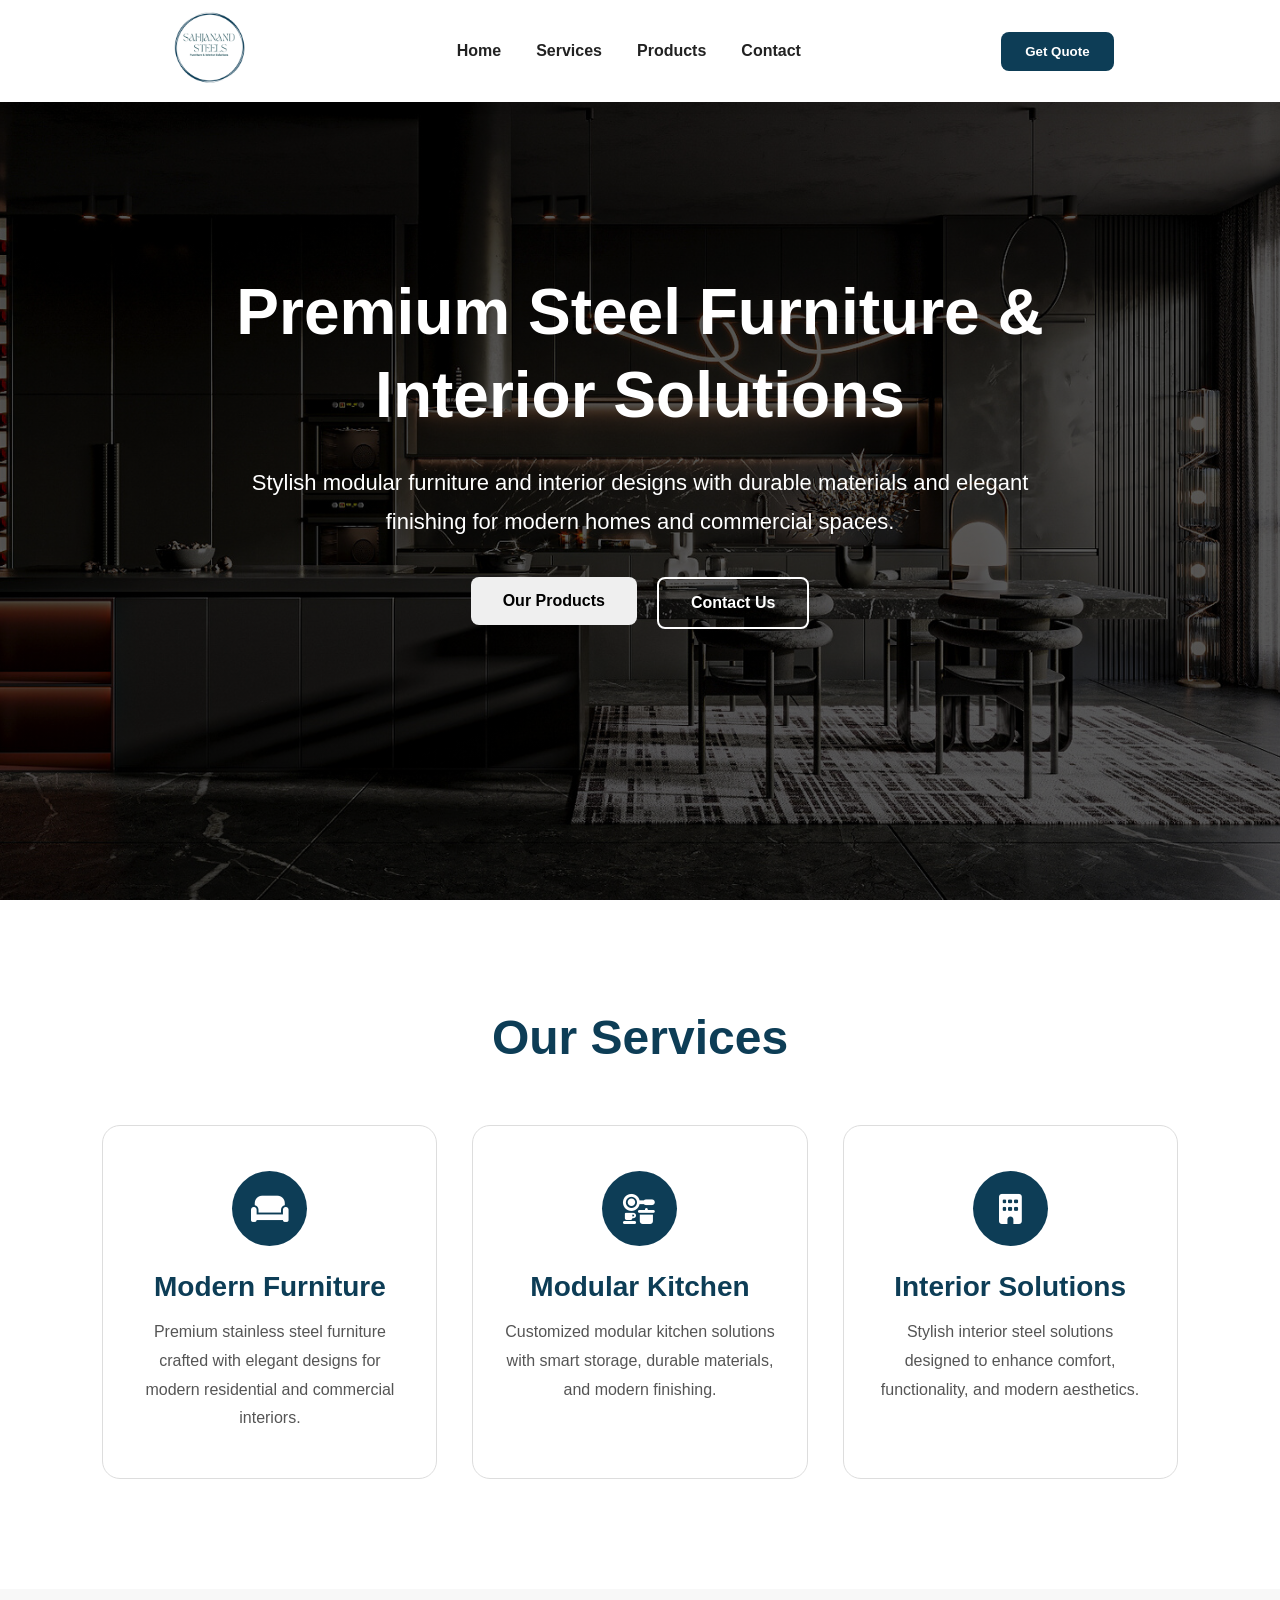
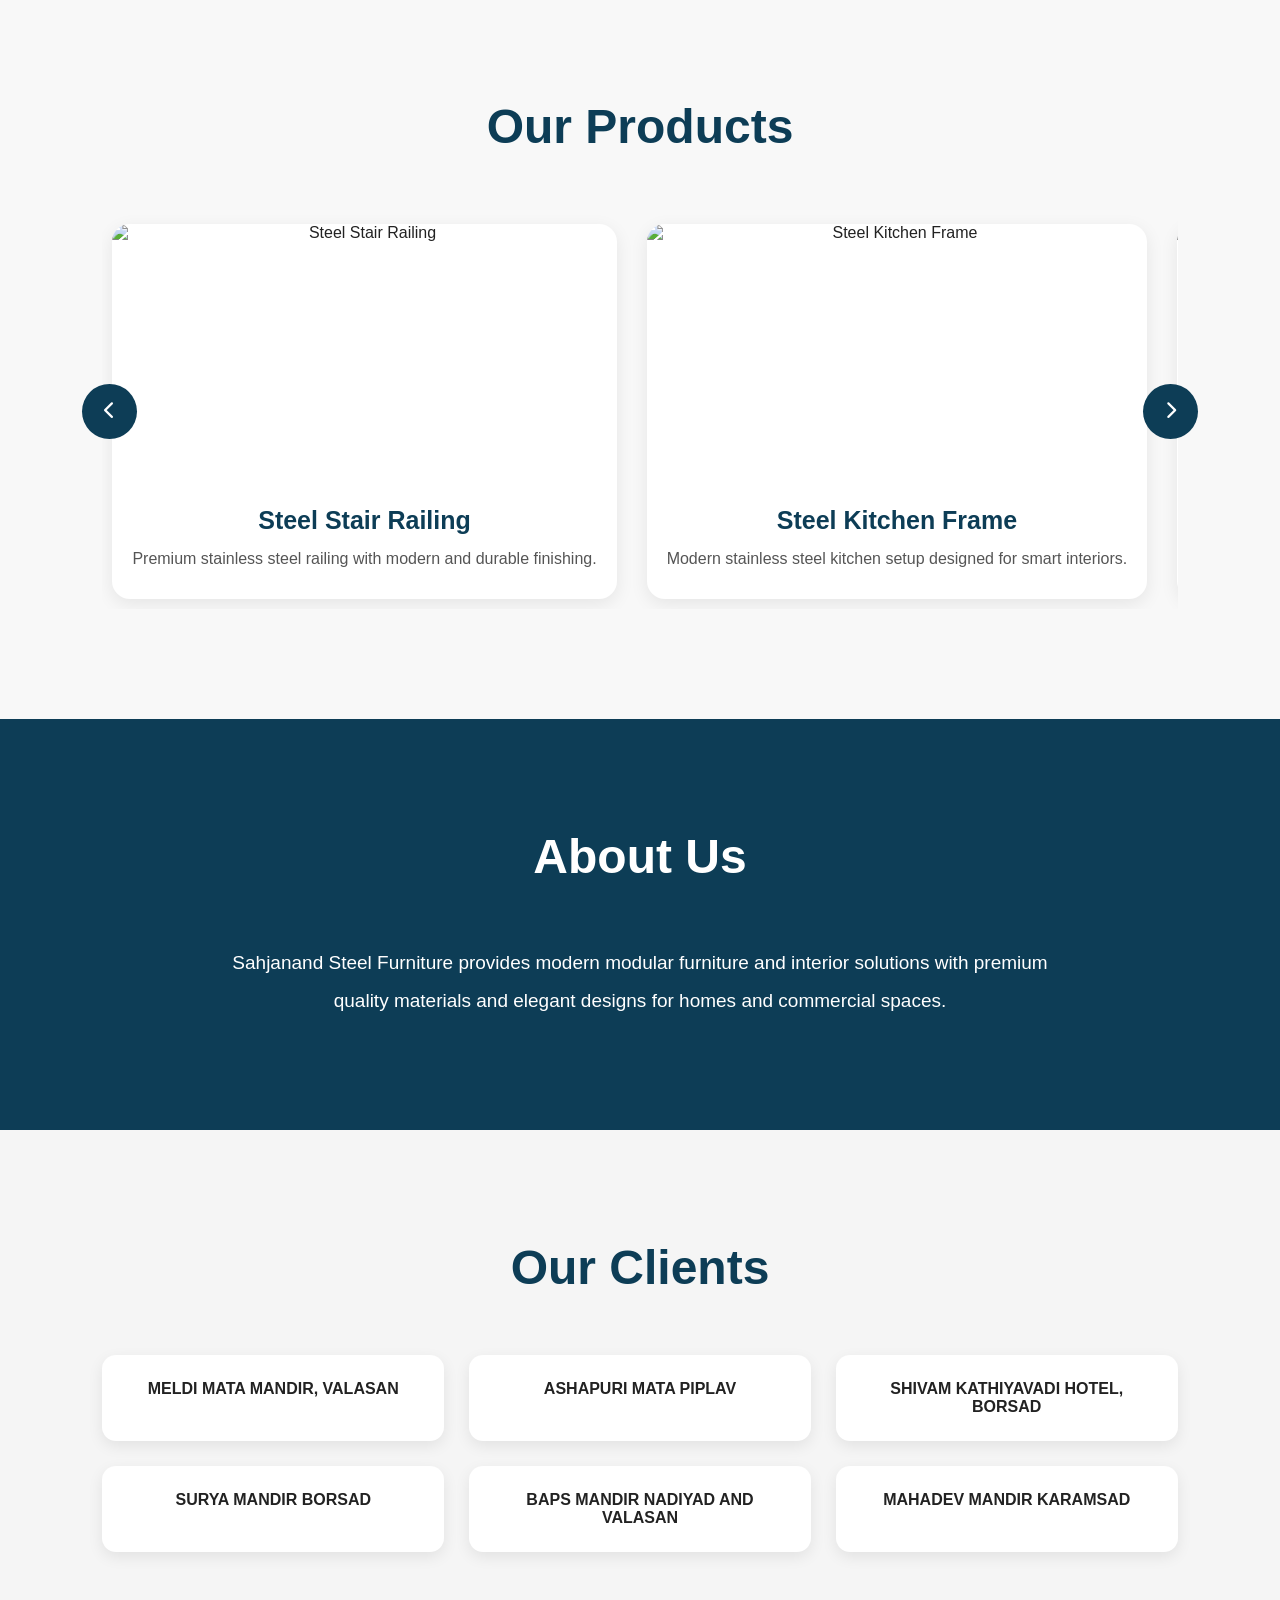
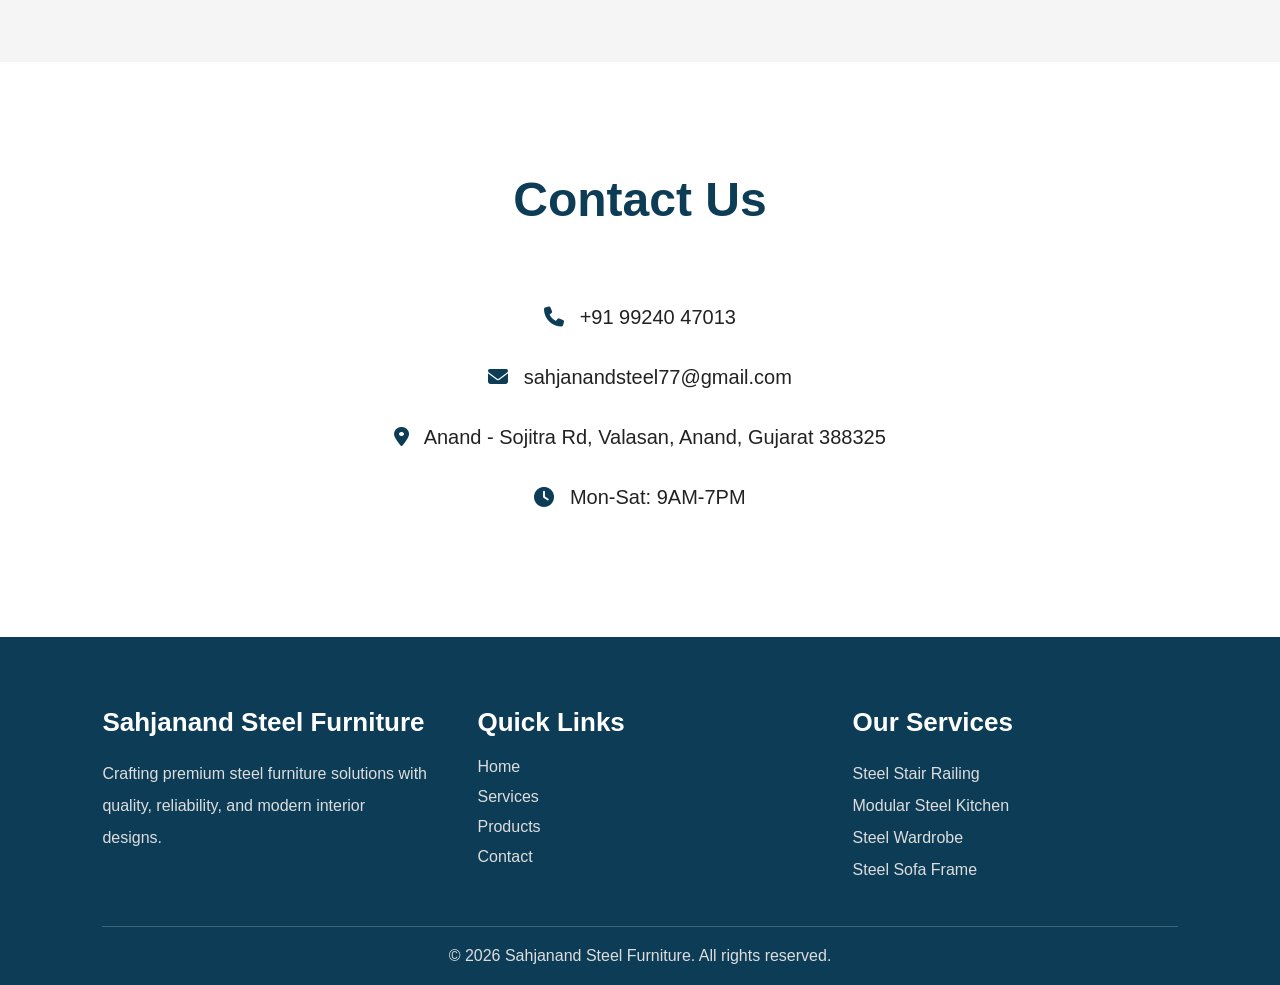
==== index.html @ bf130973 "Initial commit - Sahjanandsteels dummy homepage" ====
<!DOCTYPE html>
<html lang="en">

<head>

  <meta charset="UTF-8">
  <meta name="viewport" content="width=device-width, initial-scale=1.0">

  <title>Sahjanand Steel Furniture</title>


  <link rel="stylesheet" href="style.css">


  <link rel="stylesheet"
  href="https://cdnjs.cloudflare.com/ajax/libs/font-awesome/6.5.1/css/all.min.css"/>


</head>

<body>


  <header class="navbar">

    <div class="logo">
  <img src="images/logo.png" alt="Sahjanand Steels Logo">
</div>

    <nav>

      <a href="#home">Home</a>
      <a href="#services">Services</a>
      <a href="#products">Products</a>
      <a href="#contact">Contact</a>

    </nav>

    <a href="#contact">
  <button class="nav-btn">Get Quote</button>
</a>

  </header>


  <section class="hero" id="home">

    <div class="hero-content">

      <h1>Premium Steel Furniture & Interior Solutions</h1>

      <p>
        Stylish modular furniture and interior designs with durable
        materials and elegant finishing for modern homes and
        commercial spaces.
      </p>

      <div class="hero-buttons">

        <a href="#products">
          <button>Our Products</button>
        </a>

        <a href="#contact">
          <button class="contact-btn">Contact Us</button>
        </a>

      </div>

    </div>

  </section>


  <section class="services" id="services">

    <h2>Our Services</h2>

    <div class="service-container">


      <div class="service-card">

        <div class="service-icon">
          <i class="fa-solid fa-couch"></i>
        </div>

        <h3>Modern Furniture</h3>

        <p>
          Premium stainless steel furniture crafted with elegant
          designs for modern residential and commercial interiors.
        </p>

      </div>


      <div class="service-card">

        <div class="service-icon">
          <i class="fa-solid fa-kitchen-set"></i>
        </div>

        <h3>Modular Kitchen</h3>

        <p>
          Customized modular kitchen solutions with smart storage,
          durable materials, and modern finishing.
        </p>

      </div>


      <div class="service-card">

        <div class="service-icon">
          <i class="fa-solid fa-building"></i>
        </div>

        <h3>Interior Solutions</h3>

        <p>
          Stylish interior steel solutions designed to enhance
          comfort, functionality, and modern aesthetics.
        </p>

      </div>

    </div>

  </section>


<section class="products" id="products">

  <h2>Our Products</h2>

  <div class="slider-wrapper">


    <button class="slide-btn prev">
      <i class="fa-solid fa-chevron-left"></i>
    </button>


    <div class="product-slider">


      <div class="product-card">

        <img src="images/product1.jpg"
        alt="Steel Stair Railing"
        onclick="openPopup(0)">

        <h3>Steel Stair Railing</h3>

        <p>
          Premium stainless steel railing with modern and durable finishing.
        </p>

      </div>


      <div class="product-card">

        <img src="images/product2.jpg"
        alt="Steel Kitchen Frame"
        onclick="openPopup(1)">

        <h3>Steel Kitchen Frame</h3>

        <p>
          Modern stainless steel kitchen setup designed for smart interiors.
        </p>

      </div>


      <div class="product-card">

        <img src="images/product3.jpg"
        alt="Steel Modular Kitchen"
        onclick="openPopup(2)">

        <h3>Steel Modular Kitchen</h3>

        <p>
          Elegant modular kitchen solutions crafted with premium steel materials.
        </p>

      </div>


      <div class="product-card">

        <img src="images/product4.jpg"
        alt="Steel TV Unit"
        onclick="openPopup(3)">

        <h3>Steel TV Unit</h3>

        <p>
          Stylish steel TV unit design perfect for modern living spaces.
        </p>

      </div>


      <div class="product-card">

        <img src="images/product5.jpg"
        alt="Steel Wardrobe"
        onclick="openPopup(4)">

        <h3>Steel Wardrobe</h3>

        <p>
          Luxury stainless steel wardrobe with spacious modern storage.
        </p>

      </div>


      <div class="product-card">

        <img src="images/product6.jpg"
        alt="Steel Bed Design"
        onclick="openPopup(5)">

        <h3>Steel Bed Design</h3>

        <p>
          Modern steel bed structure with premium durability and comfort.
        </p>

      </div>


      <div class="product-card">

        <img src="images/product7.jpg"
        alt="Steel Dining Table"
        onclick="openPopup(6)">

        <h3>Steel Dining Table</h3>

        <p>
          Elegant steel dining table crafted for modern interiors.
        </p>

      </div>


      <div class="product-card">

        <img src="images/product8.jpg"
        alt="Steel Office Furniture"
        onclick="openPopup(7)">

        <h3>Steel Office Furniture</h3>

        <p>
          Professional stainless steel office furniture with modern design.
        </p>

      </div>


      <div class="product-card">

        <img src="images/product9.jpg"
        alt="Steel Sofa Frame"
        onclick="openPopup(8)">

        <h3>Steel Sofa Frame</h3>

        <p>
          Strong and stylish steel sofa structure for elegant interiors.
        </p>

      </div>

    </div>


    <button class="slide-btn next">
      <i class="fa-solid fa-chevron-right"></i>
    </button>

  </div>

</section>


<div class="popup" id="popup">

  <div class="popup-content">

    <span class="close-btn" onclick="closePopup()">
      &times;
    </span>


    <button class="popup-btn left" onclick="prevImage()">
      <i class="fa-solid fa-chevron-left"></i>
    </button>

    <img id="popup-img" alt="Product Image">

    <button class="popup-btn right" onclick="nextImage()">
      <i class="fa-solid fa-chevron-right"></i>
    </button>

  </div>

</div>


  <section class="about">

    <div class="about-content">

      <h2>About Us</h2>

      <p>
        Sahjanand Steel Furniture provides modern modular
        furniture and interior solutions with premium quality
        materials and elegant designs for homes and
        commercial spaces.
      </p>

    </div>

  </section>


  <section class="clients">

    <h2>Our Clients</h2>

    <div class="client-list">

      <p>MELDI MATA MANDIR, VALASAN</p>

      <p>ASHAPURI MATA PIPLAV</p>

      <p>SHIVAM KATHIYAVADI HOTEL, BORSAD</p>

      <p>SURYA MANDIR BORSAD</p>

      <p>BAPS MANDIR NADIYAD AND VALASAN</p>

      <p>MAHADEV MANDIR KARAMSAD</p>

    </div>

  </section>


  <section class="contact" id="contact">

    <h2>Contact Us</h2>

    <div class="contact-box">

      <p>
        <i class="fa-solid fa-phone"></i>
        +91 99240 47013
      </p>

      <p>
        <i class="fa-solid fa-envelope"></i>
        sahjanandsteel77@gmail.com
      </p>

      <p>
        <i class="fa-solid fa-location-dot"></i>
        Anand - Sojitra Rd, Valasan,
        Anand, Gujarat 388325
      </p>

      <p>
        <i class="fa-solid fa-clock"></i>
        Mon-Sat: 9AM-7PM
      </p>

    </div>

  </section>


  <footer>

    <div class="footer-container">

      <div class="footer-box">

        <h3>Sahjanand Steel Furniture</h3>

        <p>
          Crafting premium steel furniture solutions
          with quality, reliability, and modern
          interior designs.
        </p>

      </div>

      <div class="footer-box">

        <h3>Quick Links</h3>

        <a href="#home">Home</a>
        <a href="#services">Services</a>
        <a href="#products">Products</a>
        <a href="#contact">Contact</a>

      </div>

      <div class="footer-box">

        <h3>Our Services</h3>

        <p>Steel Stair Railing</p>
        <p>Modular Steel Kitchen</p>
        <p>Steel Wardrobe</p>
        <p>Steel Sofa Frame</p>

      </div>

    </div>

    <div class="footer-bottom">

      <p>
        © 2026 Sahjanand Steel Furniture.
        All rights reserved.
      </p>

    </div>

  </footer>

  <script src="script.js"></script>


</body>

</html>
---- style.css ----
*{
  margin:0;
  padding:0;
  box-sizing:border-box;
  font-family:Arial, Helvetica, sans-serif;
}

html{
  scroll-behavior:smooth;
}

body{
  background:#f5f5f5;
  color:#222;
  overflow-x:hidden;
}


.navbar{
  width:100%;
  background:white;
  display:flex;
  justify-content:space-between;
  align-items:center;
  padding:4px 13%;
  position:fixed;
  top:0;
  left:0;
  z-index:1000;
  box-shadow:0 2px 12px rgba(0,0,0,0.08);
}

.logo img{
  width:90px;
  height:90px;
  border-radius:50%;
  object-fit:cover;
}

nav{
  display:flex;
  gap:35px;
}

nav a{
  text-decoration:none;
  color:#222;
  font-weight:600;
  transition:0.3s;
}

nav a:hover{
  color:#0d3d56;
}

.nav-btn{
  padding:12px 24px;
  border:none;
  background:#0d3d56;
  color:white;
  border-radius:8px;
  cursor:pointer;
  font-weight:bold;
  transition:0.3s;
}

.nav-btn:hover{
  background:#14506f;
}


.hero{
  height:100vh;
  background:
  linear-gradient(rgba(0,0,0,0.65), rgba(0,0,0,0.65)),
  url("images/bg.jpg");

  background-size:cover;
  background-position:center;
  background-repeat:no-repeat;

  display:flex;
  justify-content:center;
  align-items:center;
  text-align:center;
  color:white;
  padding:0 20px;
}

.hero-content{
  max-width:850px;
}

.hero-content h1{
  font-size:64px;
  line-height:1.3;
  margin-bottom:25px;
}

.hero-content p{
  font-size:22px;
  line-height:1.8;
  margin-bottom:35px;
}

.hero-buttons{
  display:flex;
  gap:20px;
  justify-content:center;
  flex-wrap:wrap;
}

.hero-buttons a{
  text-decoration:none;
}

.hero-buttons button{
  padding:15px 32px;
  border:none;
  border-radius:8px;
  cursor:pointer;
  font-size:16px;
  font-weight:bold;
  transition:0.3s;
}

.hero-buttons button:hover{
  transform:translateY(-4px);
}

.contact-btn{
  background:transparent !important;
  border:2px solid white !important;
  color:white !important;
}


.services h2,
.products h2,
.about h2,
.clients h2,
.contact h2{
  font-size:48px;
  color:#0d3d56;
  margin-bottom:60px;
}


.services{
  padding:110px 8%;
  background:white;
  text-align:center;
}

.service-container{
  display:grid;
  grid-template-columns:repeat(3,1fr);
  gap:35px;
}

.service-card{
  background:white;
  border-radius:18px;
  padding:45px 30px;
  border:1px solid #ddd;
  transition:0.3s;
}

.service-card:hover{
  transform:translateY(-10px);
  box-shadow:0 10px 25px rgba(0,0,0,0.1);
}

.service-icon{
  width:75px;
  height:75px;
  background:#0d3d56;
  border-radius:50%;
  display:flex;
  justify-content:center;
  align-items:center;
  margin:0 auto 25px;
}

.service-icon i{
  color:white;
  font-size:30px;
}

.service-card h3{
  color:#0d3d56;
  font-size:28px;
  margin-bottom:15px;
}

.service-card p{
  color:#555;
  line-height:1.8;
  font-size:16px;
}


.products{
  padding:110px 8%;
  background:#f8f8f8;
  text-align:center;
}

.slider-wrapper{
  position:relative;
  width:100%;
  display:flex;
  align-items:center;
}

.product-slider{
  display:flex;
  gap:30px;
  overflow-x:auto;
  scroll-behavior:smooth;
  scrollbar-width:none;
  width:100%;
  padding:10px;
}

.product-slider::-webkit-scrollbar{
  display:none;
}

.product-card{
  min-width:340px;
  background:white;
  border-radius:18px;
  overflow:hidden;
  box-shadow:0 5px 18px rgba(0,0,0,0.08);
  transition:0.3s;
  flex-shrink:0;
}

.product-card:hover{
  transform:translateY(-10px);
}

.product-card img{
  width:100%;
  height:260px;
  object-fit:cover;
  display:block;
  cursor:pointer;
}

.product-card h3{
  font-size:25px;
  color:#0d3d56;
  margin:22px 20px 10px;
}

.product-card p{
  font-size:16px;
  color:#555;
  line-height:1.8;
  padding:0 20px 25px;
}


.slide-btn{
  width:55px;
  height:55px;
  border:none;
  border-radius:50%;
  background:#0d3d56;
  color:white;
  font-size:18px;
  cursor:pointer;
  position:absolute;
  z-index:100;
  transition:0.3s;
}

.slide-btn:hover{
  background:#14506f;
}

.prev{
  left:-20px;
}

.next{
  right:-20px;
}


.popup{
  position:fixed;
  top:0;
  left:0;
  width:100%;
  height:100%;
  background:rgba(0,0,0,0.65);
  display:none;
  justify-content:center;
  align-items:center;
  z-index:9999;
}

.popup-content{
  position:relative;
  background:white;
  padding:20px;
  border-radius:18px;
  max-width:900px;
  width:90%;
  display:flex;
  justify-content:center;
  align-items:center;
  overflow:hidden;
}

.popup img{
  width:100%;
  max-height:80vh;
  object-fit:contain;
  border-radius:12px;
}

.close-btn{
  position:absolute;
  top:15px;
  right:15px;
  width:42px;
  height:42px;
  background:#0d3d56;
  color:white;
  border-radius:50%;
  display:flex;
  justify-content:center;
  align-items:center;
  font-size:26px;
  cursor:pointer;
  z-index:1000;
  transition:0.3s;
}

.popup-btn{
  position:absolute;
  top:50%;
  transform:translateY(-50%);
  width:50px;
  height:50px;
  border:none;
  border-radius:50%;
  background:#0d3d56;
  color:white;
  cursor:pointer;
  font-size:18px;
}

.popup-btn.left{
  left:15px;
}

.popup-btn.right{
  right:15px;
}

.popup-btn:hover,
.close-btn:hover{
  background:#14506f;
}

.product-card img{
  cursor:pointer;
}


.about{
  background:#0d3d56;
  color:white;
  text-align:center;
  padding:110px 10%;
}

.about h2{
  color:white;
}

.about p{
  max-width:850px;
  margin:auto;
  line-height:2;
  font-size:19px;
}


.clients{
  padding:110px 8%;
  background:#f5f5f5;
  text-align:center;
}

.client-list{
  display:grid;
  grid-template-columns:repeat(3,1fr);
  gap:25px;
}

.client-list p{
  background:white;
  padding:25px;
  border-radius:14px;
  box-shadow:0 5px 15px rgba(0,0,0,0.08);
  font-weight:600;
  transition:0.3s;
}

.client-list p:hover{
  transform:translateY(-6px);
}


.contact{
  padding:110px 8%;
  background:white;
  text-align:center;
}

.contact-box{
  font-size:20px;
  line-height:3;
}

.contact-box i{
  color:#0d3d56;
  margin-right:10px;
}


footer{
  background:#0d3d56;
  color:white;
  padding:70px 8% 20px;
}

.footer-container{
  display:grid;
  grid-template-columns:repeat(3,1fr);
  gap:50px;
}

.footer-box h3{
  margin-bottom:20px;
  font-size:26px;
}

.footer-box p{
  line-height:2;
  color:#ddd;
}

.footer-box a{
  display:block;
  color:#ddd;
  text-decoration:none;
  margin-bottom:12px;
  transition:0.3s;
}

.footer-box a:hover{
  color:white;
}

.footer-bottom{
  border-top:1px solid rgba(255,255,255,0.2);
  margin-top:40px;
  padding-top:20px;
  text-align:center;
  color:#ddd;
}


@media(max-width:992px){

  .service-container,
  .client-list{
    grid-template-columns:repeat(2,1fr);
  }

}

@media(max-width:768px){

  .navbar{
    flex-direction:column;
    gap:18px;
  }

  nav{
    flex-wrap:wrap;
    justify-content:center;
  }

  .hero-content h1{
    font-size:42px;
  }

  .hero-content p{
    font-size:18px;
  }

  .footer-container{
    grid-template-columns:1fr;
  }

  .popup img{
    width:90%;
  }

}

@media(max-width:600px){

  .service-container,
  .client-list{
    grid-template-columns:1fr;
  }

  .hero-content h1{
    font-size:34px;
  }

  .services h2,
  .products h2,
  .about h2,
  .clients h2,
  .contact h2{
    font-size:36px;
  }

  .product-card{
    min-width:280px;
  }

  .popup-btn.left{
    left:10px;
  }

  .popup-btn.right{
    right:10px;
  }

}
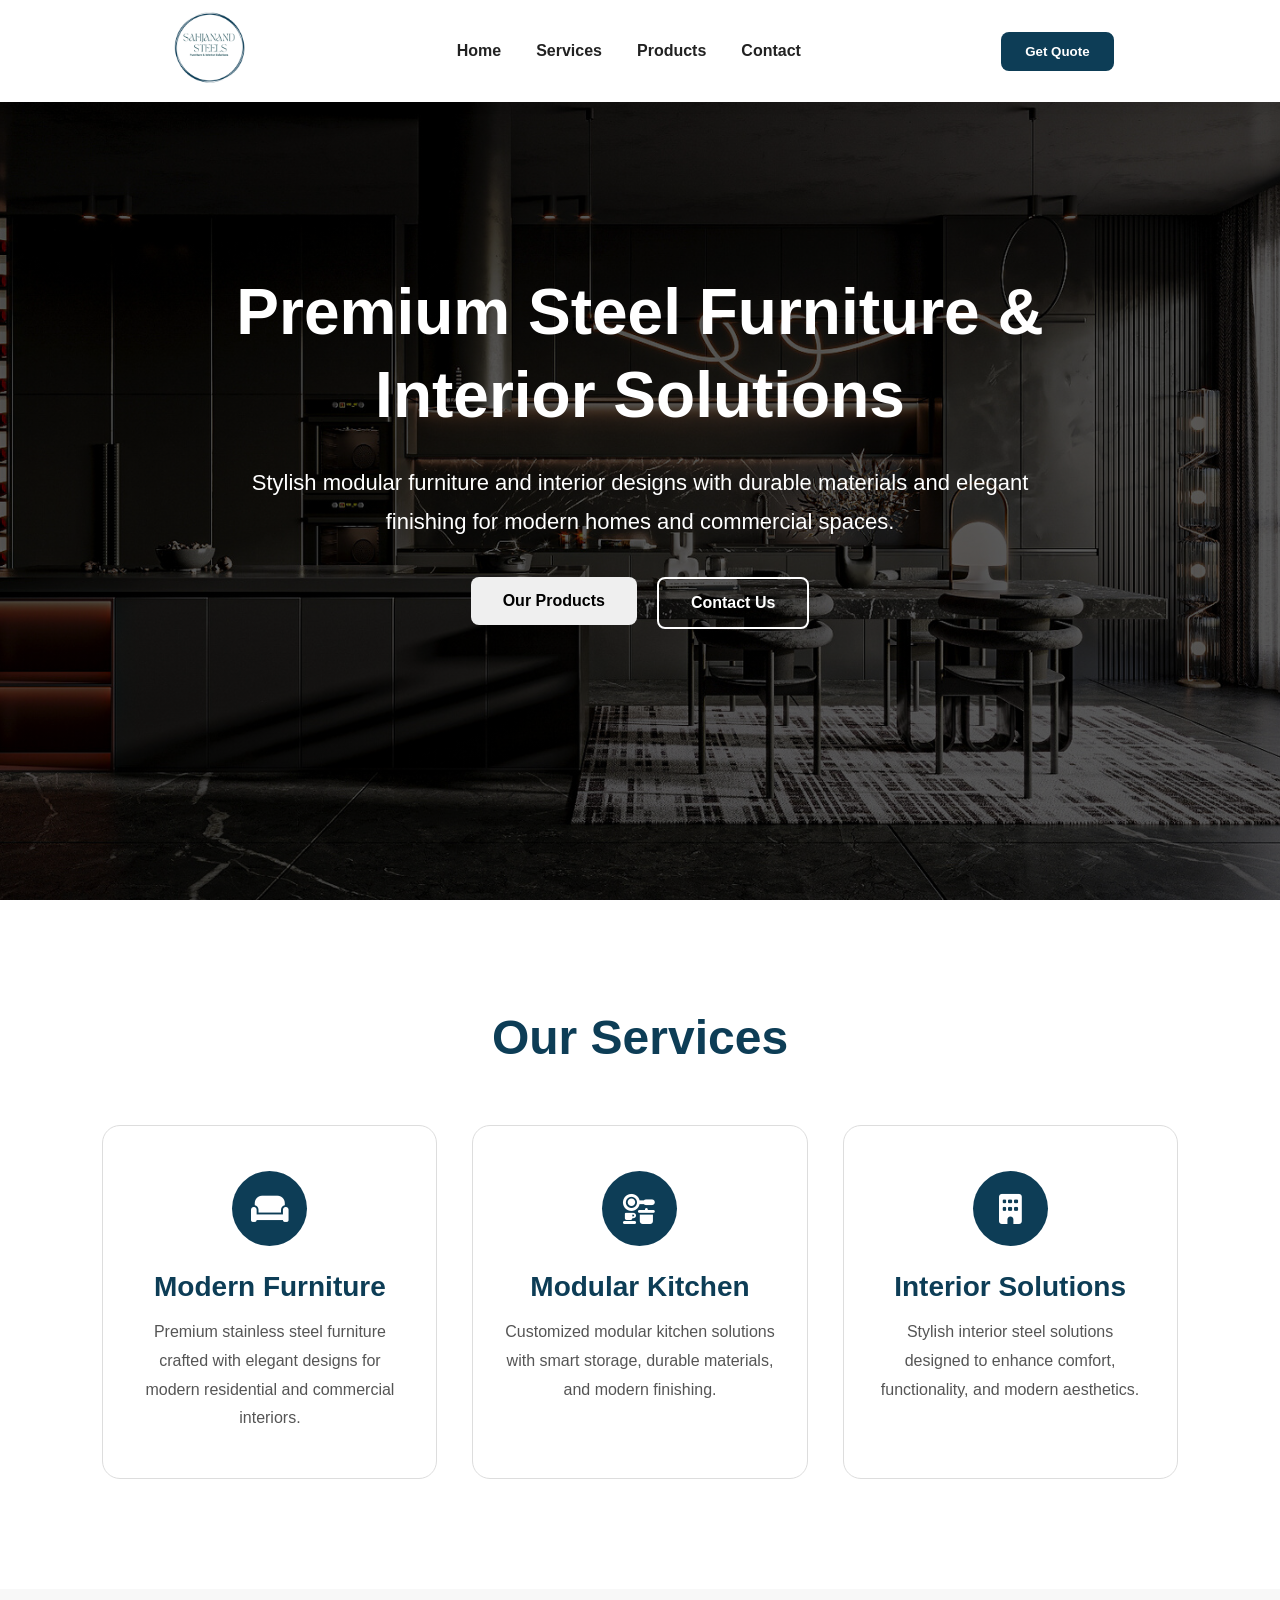
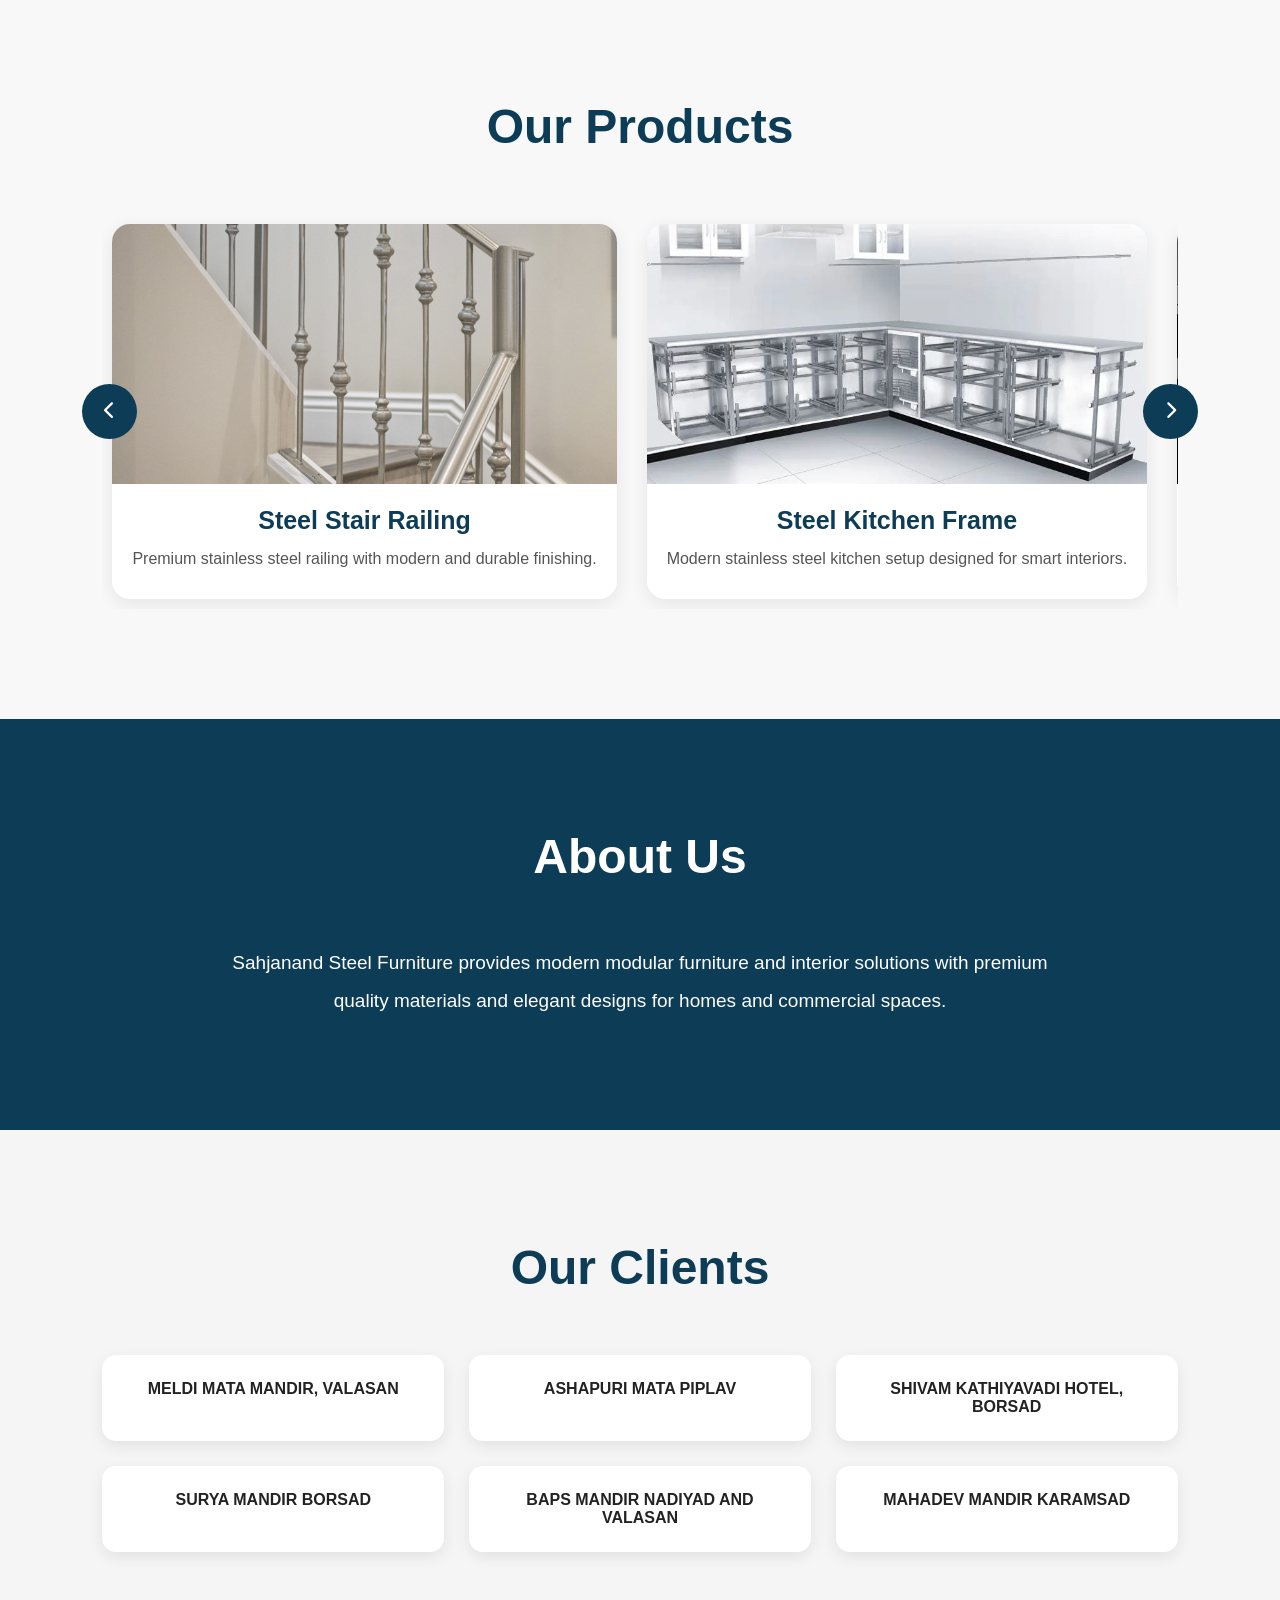
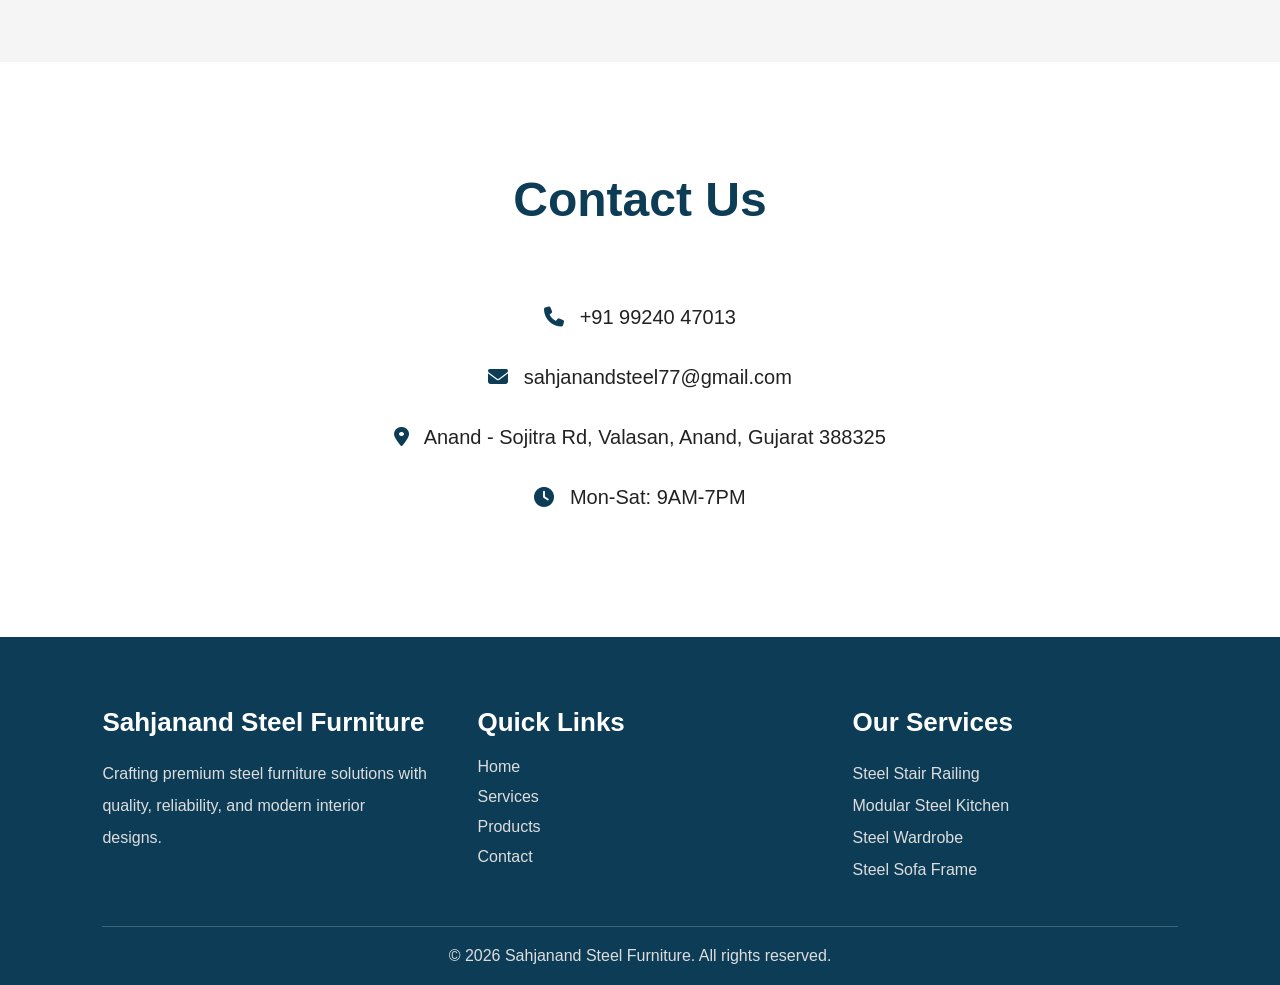
==== commit db3a39dc: "fix image paths" ====
--- a/index.html
+++ b/index.html
@@ -148,7 +148,7 @@
 
       <div class="product-card">
 
-        <img src="images/product1.jpg"
+        <img src="images/Product1.jpg"
         alt="Steel Stair Railing"
         onclick="openPopup(0)">
 
@@ -163,7 +163,7 @@
 
       <div class="product-card">
 
-        <img src="images/product2.jpg"
+        <img src="images/Product2.jpg"
         alt="Steel Kitchen Frame"
         onclick="openPopup(1)">
 
@@ -178,7 +178,7 @@
 
       <div class="product-card">
 
-        <img src="images/product3.jpg"
+        <img src="images/Product3.jpg"
         alt="Steel Modular Kitchen"
         onclick="openPopup(2)">
 
@@ -193,7 +193,7 @@
 
       <div class="product-card">
 
-        <img src="images/product4.jpg"
+        <img src="images/Product4.jpg"
         alt="Steel TV Unit"
         onclick="openPopup(3)">
 
@@ -208,7 +208,7 @@
 
       <div class="product-card">
 
-        <img src="images/product5.jpg"
+        <img src="images/Product5.jpg"
         alt="Steel Wardrobe"
         onclick="openPopup(4)">
 
@@ -223,7 +223,7 @@
 
       <div class="product-card">
 
-        <img src="images/product6.jpg"
+        <img src="images/Product6.jpg"
         alt="Steel Bed Design"
         onclick="openPopup(5)">
 
@@ -238,7 +238,7 @@
 
       <div class="product-card">
 
-        <img src="images/product7.jpg"
+        <img src="images/Product7.jpg"
         alt="Steel Dining Table"
         onclick="openPopup(6)">
 
@@ -253,7 +253,7 @@
 
       <div class="product-card">
 
-        <img src="images/product8.jpg"
+        <img src="images/Product8.jpg"
         alt="Steel Office Furniture"
         onclick="openPopup(7)">
 
@@ -268,7 +268,7 @@
 
       <div class="product-card">
 
-        <img src="images/product9.jpg"
+        <img src="images/Product9.jpg"
         alt="Steel Sofa Frame"
         onclick="openPopup(8)">
 
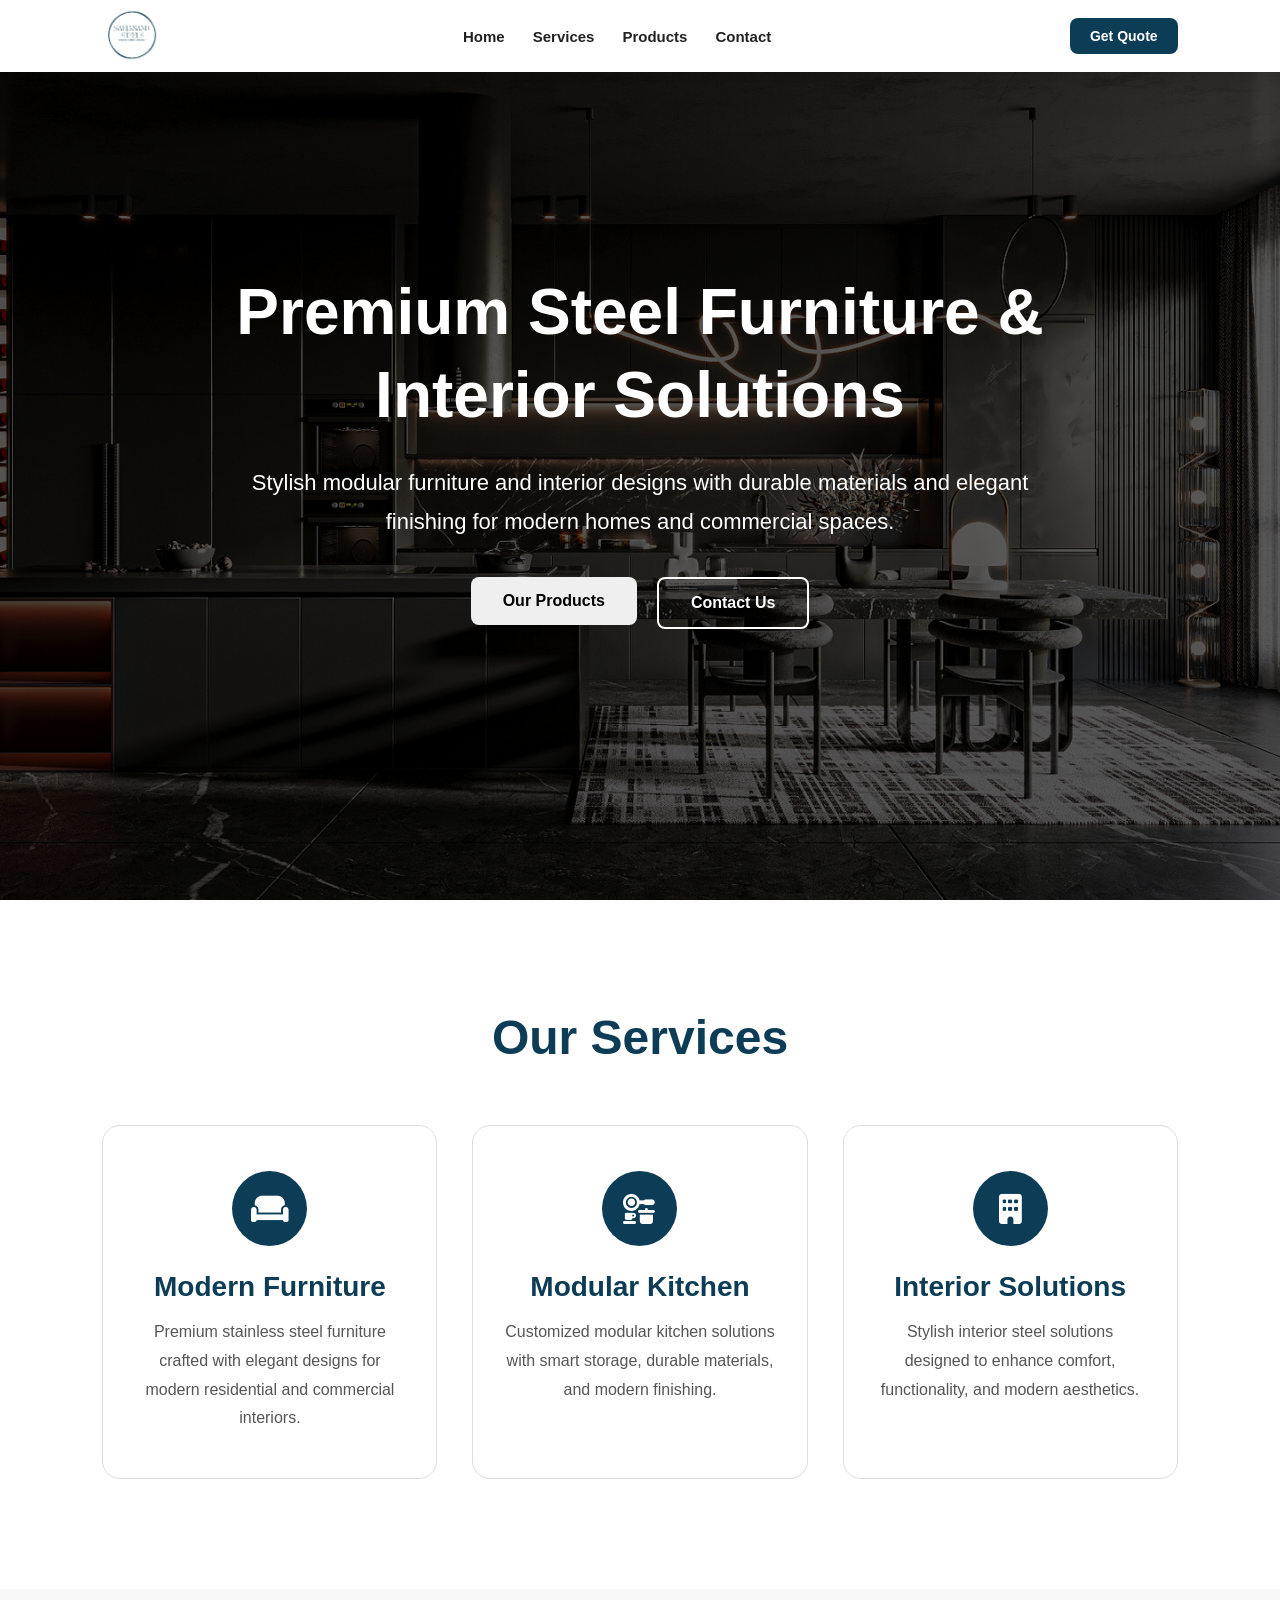
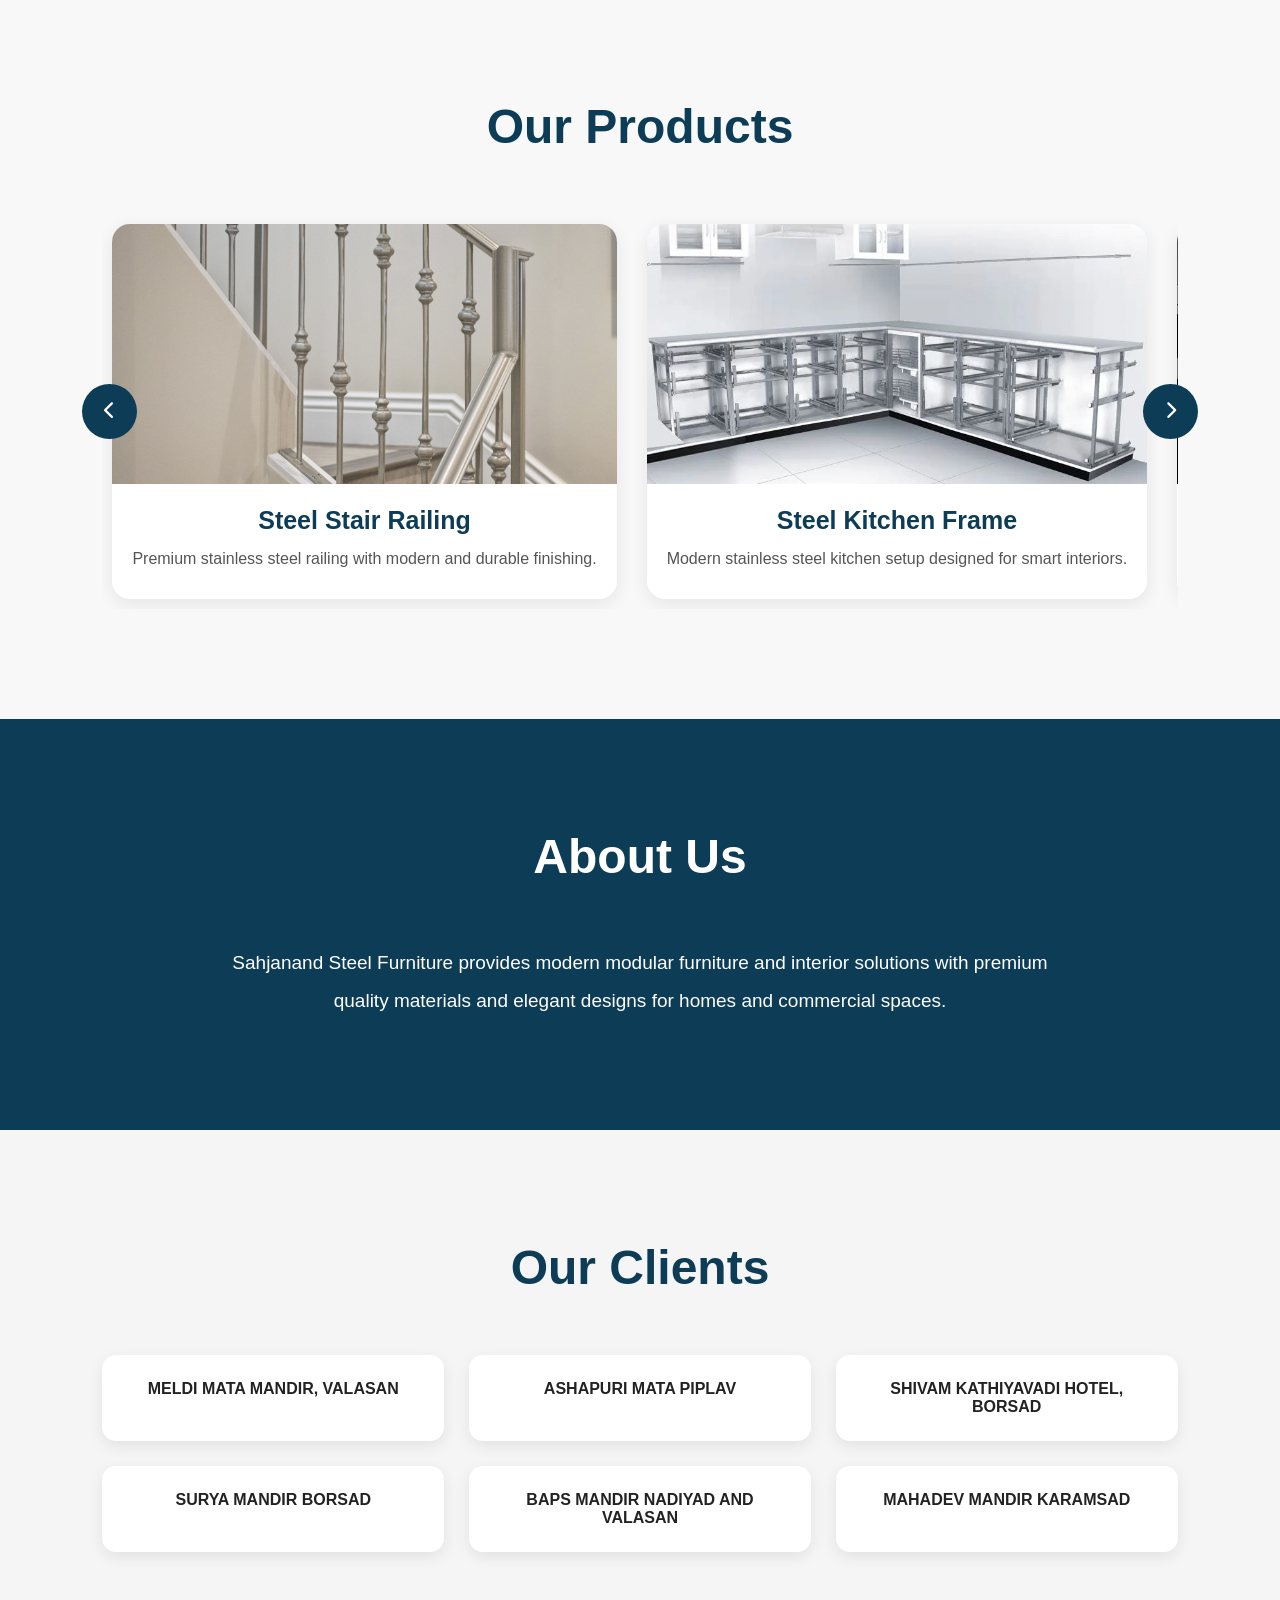
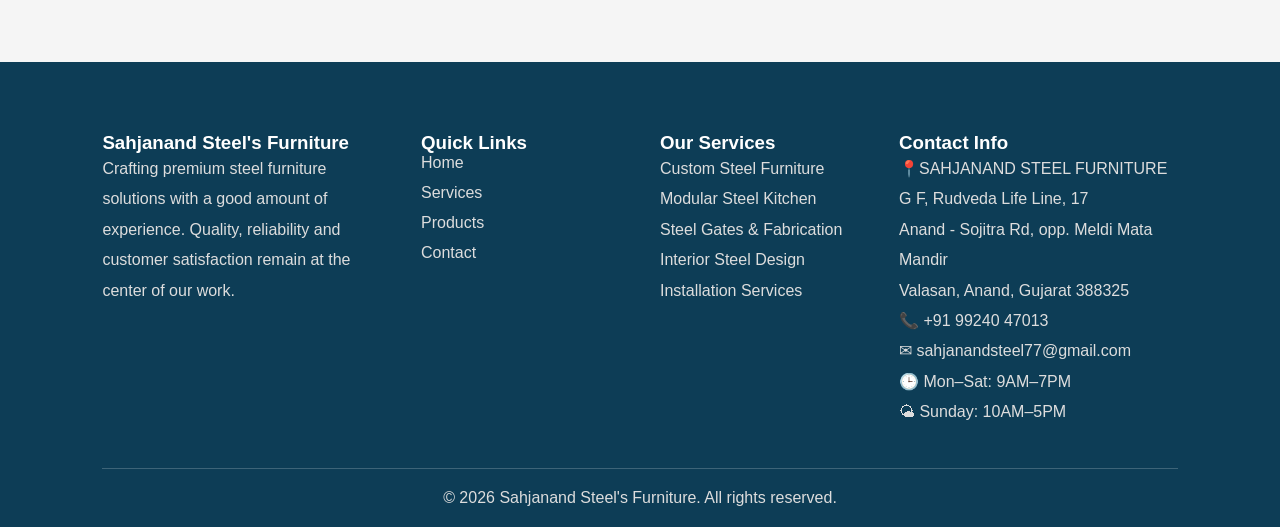
==== commit ab80b2b2: "added contact services products pages and updated homepage" ====
--- a/index.html
+++ b/index.html
@@ -23,20 +23,18 @@
 
   <header class="navbar">
 
-    <div class="logo">
-  <img src="images/logo.png" alt="Sahjanand Steels Logo">
-</div>
+    <a href="/" class="logo">
+  <img src="images/logo.png" alt="Logo">
+</a>
 
     <nav>
-
-      <a href="#home">Home</a>
-      <a href="#services">Services</a>
-      <a href="#products">Products</a>
-      <a href="#contact">Contact</a>
-
-    </nav>
-
-    <a href="#contact">
+<a href="index.html">Home</a>
+<a href="services.html">Services</a>
+<a href="products.html">Products</a>
+<a href="contact.html">Contact</a>
+</nav>
+
+    <a href="contact.html">
   <button class="nav-btn">Get Quote</button>
 </a>
 
@@ -61,7 +59,7 @@
           <button>Our Products</button>
         </a>
 
-        <a href="#contact">
+        <a href="contact.html">
           <button class="contact-btn">Contact Us</button>
         </a>
 
@@ -339,106 +337,98 @@
     <h2>Our Clients</h2>
 
     <div class="client-list">
-
       <p>MELDI MATA MANDIR, VALASAN</p>
-
       <p>ASHAPURI MATA PIPLAV</p>
-
       <p>SHIVAM KATHIYAVADI HOTEL, BORSAD</p>
-
       <p>SURYA MANDIR BORSAD</p>
-
       <p>BAPS MANDIR NADIYAD AND VALASAN</p>
-
       <p>MAHADEV MANDIR KARAMSAD</p>
 
     </div>
 
   </section>
 
-
-  <section class="contact" id="contact">
-
-    <h2>Contact Us</h2>
-
-    <div class="contact-box">
-
-      <p>
-        <i class="fa-solid fa-phone"></i>
-        +91 99240 47013
-      </p>
-
-      <p>
-        <i class="fa-solid fa-envelope"></i>
-        sahjanandsteel77@gmail.com
-      </p>
-
-      <p>
-        <i class="fa-solid fa-location-dot"></i>
-        Anand - Sojitra Rd, Valasan,
-        Anand, Gujarat 388325
-      </p>
-
-      <p>
-        <i class="fa-solid fa-clock"></i>
-        Mon-Sat: 9AM-7PM
-      </p>
-
-    </div>
-
-  </section>
-
-
   <footer>
 
-    <div class="footer-container">
-
-      <div class="footer-box">
-
-        <h3>Sahjanand Steel Furniture</h3>
-
-        <p>
-          Crafting premium steel furniture solutions
-          with quality, reliability, and modern
-          interior designs.
-        </p>
-
-      </div>
-
-      <div class="footer-box">
-
-        <h3>Quick Links</h3>
-
-        <a href="#home">Home</a>
-        <a href="#services">Services</a>
-        <a href="#products">Products</a>
-        <a href="#contact">Contact</a>
-
-      </div>
-
-      <div class="footer-box">
-
-        <h3>Our Services</h3>
-
-        <p>Steel Stair Railing</p>
-        <p>Modular Steel Kitchen</p>
-        <p>Steel Wardrobe</p>
-        <p>Steel Sofa Frame</p>
-
-      </div>
-
-    </div>
-
-    <div class="footer-bottom">
-
-      <p>
-        © 2026 Sahjanand Steel Furniture.
-        All rights reserved.
-      </p>
-
-    </div>
-
-  </footer>
+<div class="footer-container">
+
+<div class="footer-box">
+
+<h3>Sahjanand Steel's Furniture</h3>
+
+<p>
+Crafting premium steel furniture solutions with a good amount of experience.
+Quality, reliability and customer satisfaction remain at the center of our work.
+</p>
+
+</div>
+
+
+<div class="footer-box">
+
+<h3>Quick Links</h3>
+
+<a href="index.html">Home</a>
+
+<a href="index.html#services">Services</a>
+
+<a href="index.html#products">Products</a>
+
+<a href="contact.html">Contact</a>
+
+</div>
+
+
+<div class="footer-box">
+
+<h3>Our Services</h3>
+
+<p>Custom Steel Furniture</p>
+
+<p>Modular Steel Kitchen</p>
+
+<p>Steel Gates & Fabrication</p>
+
+<p>Interior Steel Design</p>
+
+<p>Installation Services</p>
+
+</div>
+
+
+<div class="footer-box">
+
+<h3>Contact Info</h3>
+
+<p>
+📍SAHJANAND STEEL FURNITURE<br>
+ G F, Rudveda Life Line, 17<br>
+ Anand - Sojitra Rd, opp. Meldi Mata Mandir<br>
+ Valasan, Anand, Gujarat 388325
+</p>
+
+<p>📞 +91 99240 47013</p>
+
+<p>✉ sahjanandsteel77@gmail.com</p>
+
+<p>🕒 Mon–Sat: 9AM–7PM</p>
+
+<p>🌤 Sunday: 10AM–5PM</p>
+
+</div>
+
+</div>
+
+
+<div class="footer-bottom">
+
+<p>
+© 2026 Sahjanand Steel's Furniture. All rights reserved.
+</p>
+
+</div>
+
+</footer>
 
   <script src="script.js"></script>
 
--- a/style.css
+++ b/style.css
@@ -1,551 +1,678 @@
 *{
-  margin:0;
-  padding:0;
-  box-sizing:border-box;
-  font-family:Arial, Helvetica, sans-serif;
+margin:0;
+padding:0;
+box-sizing:border-box;
+font-family:Arial,Helvetica,sans-serif;
 }
 
 html{
-  scroll-behavior:smooth;
+scroll-behavior:smooth;
 }
 
 body{
-  background:#f5f5f5;
-  color:#222;
-  overflow-x:hidden;
-}
-
+background:#f5f5f5;
+color:#222;
+overflow-x:hidden;
+}
 
 .navbar{
-  width:100%;
-  background:white;
-  display:flex;
-  justify-content:space-between;
-  align-items:center;
-  padding:4px 13%;
-  position:fixed;
-  top:0;
-  left:0;
-  z-index:1000;
-  box-shadow:0 2px 12px rgba(0,0,0,0.08);
+width:100%;
+height:72px;
+background:white;
+display:flex;
+justify-content:space-between;
+align-items:center;
+padding:0 8%;
+position:fixed;
+top:0;
+left:0;
+z-index:1000;
+box-shadow:0 2px 10px rgba(0,0,0,.08);
+}
+
+.logo{
+display:flex;
+align-items:center;
+height:100%;
 }
 
 .logo img{
-  width:90px;
-  height:90px;
-  border-radius:50%;
-  object-fit:cover;
+width:62px;
+height:62px;
+border-radius:50%;
+object-fit:cover;
 }
 
 nav{
-  display:flex;
-  gap:35px;
+display:flex;
+align-items:center;
+gap:28px;
 }
 
 nav a{
-  text-decoration:none;
-  color:#222;
-  font-weight:600;
-  transition:0.3s;
+text-decoration:none;
+color:#222;
+font-size:15px;
+font-weight:600;
+transition:.3s;
 }
 
 nav a:hover{
-  color:#0d3d56;
+color:#0d3d56;
 }
 
 .nav-btn{
-  padding:12px 24px;
-  border:none;
-  background:#0d3d56;
-  color:white;
-  border-radius:8px;
-  cursor:pointer;
-  font-weight:bold;
-  transition:0.3s;
+padding:10px 20px;
+background:#0d3d56;
+color:white;
+border:none;
+border-radius:8px;
+cursor:pointer;
+font-size:14px;
+font-weight:600;
+transition:.3s;
 }
 
 .nav-btn:hover{
-  background:#14506f;
-}
-
+background:#14506f;
+}
 
 .hero{
-  height:100vh;
-  background:
-  linear-gradient(rgba(0,0,0,0.65), rgba(0,0,0,0.65)),
-  url("images/bg.jpg");
-
-  background-size:cover;
-  background-position:center;
-  background-repeat:no-repeat;
-
-  display:flex;
-  justify-content:center;
-  align-items:center;
-  text-align:center;
-  color:white;
-  padding:0 20px;
+height:100vh;
+background:
+linear-gradient(rgba(0,0,0,.65),rgba(0,0,0,.65)),
+url("images/bg.jpg");
+background-size:cover;
+background-position:center;
+background-repeat:no-repeat;
+display:flex;
+justify-content:center;
+align-items:center;
+text-align:center;
+color:white;
+padding:0 20px;
 }
 
 .hero-content{
-  max-width:850px;
+max-width:850px;
 }
 
 .hero-content h1{
-  font-size:64px;
-  line-height:1.3;
-  margin-bottom:25px;
+font-size:64px;
+line-height:1.3;
+margin-bottom:25px;
 }
 
 .hero-content p{
-  font-size:22px;
-  line-height:1.8;
-  margin-bottom:35px;
+font-size:22px;
+line-height:1.8;
+margin-bottom:35px;
 }
 
 .hero-buttons{
-  display:flex;
-  gap:20px;
-  justify-content:center;
-  flex-wrap:wrap;
+display:flex;
+gap:20px;
+justify-content:center;
+flex-wrap:wrap;
 }
 
 .hero-buttons a{
-  text-decoration:none;
+text-decoration:none;
 }
 
 .hero-buttons button{
-  padding:15px 32px;
-  border:none;
-  border-radius:8px;
-  cursor:pointer;
-  font-size:16px;
-  font-weight:bold;
-  transition:0.3s;
+padding:15px 32px;
+border:none;
+border-radius:8px;
+cursor:pointer;
+font-size:16px;
+font-weight:bold;
+transition:.3s;
 }
 
 .hero-buttons button:hover{
-  transform:translateY(-4px);
+transform:translateY(-4px);
 }
 
 .contact-btn{
-  background:transparent !important;
-  border:2px solid white !important;
-  color:white !important;
-}
-
+background:transparent!important;
+border:2px solid white!important;
+color:white!important;
+}
 
 .services h2,
 .products h2,
 .about h2,
 .clients h2,
 .contact h2{
-  font-size:48px;
-  color:#0d3d56;
-  margin-bottom:60px;
-}
-
+font-size:48px;
+color:#0d3d56;
+margin-bottom:60px;
+}
 
 .services{
-  padding:110px 8%;
-  background:white;
-  text-align:center;
+padding:110px 8%;
+background:white;
+text-align:center;
 }
 
 .service-container{
-  display:grid;
-  grid-template-columns:repeat(3,1fr);
-  gap:35px;
+display:grid;
+grid-template-columns:repeat(3,1fr);
+gap:35px;
 }
 
 .service-card{
-  background:white;
-  border-radius:18px;
-  padding:45px 30px;
-  border:1px solid #ddd;
-  transition:0.3s;
+background:white;
+border-radius:18px;
+padding:45px 30px;
+border:1px solid #ddd;
+transition:.3s;
 }
 
 .service-card:hover{
-  transform:translateY(-10px);
-  box-shadow:0 10px 25px rgba(0,0,0,0.1);
+transform:translateY(-10px);
+box-shadow:0 10px 25px rgba(0,0,0,.1);
 }
 
 .service-icon{
-  width:75px;
-  height:75px;
-  background:#0d3d56;
-  border-radius:50%;
-  display:flex;
-  justify-content:center;
-  align-items:center;
-  margin:0 auto 25px;
+width:75px;
+height:75px;
+background:#0d3d56;
+border-radius:50%;
+display:flex;
+justify-content:center;
+align-items:center;
+margin:0 auto 25px;
 }
 
 .service-icon i{
-  color:white;
-  font-size:30px;
+color:white;
+font-size:30px;
 }
 
 .service-card h3{
-  color:#0d3d56;
-  font-size:28px;
-  margin-bottom:15px;
+color:#0d3d56;
+font-size:28px;
+margin-bottom:15px;
 }
 
 .service-card p{
-  color:#555;
-  line-height:1.8;
-  font-size:16px;
-}
-
+color:#555;
+line-height:1.8;
+font-size:16px;
+}
 
 .products{
-  padding:110px 8%;
-  background:#f8f8f8;
-  text-align:center;
+padding:110px 8%;
+background:#f8f8f8;
+text-align:center;
 }
 
 .slider-wrapper{
-  position:relative;
-  width:100%;
-  display:flex;
-  align-items:center;
+position:relative;
+width:100%;
+display:flex;
+align-items:center;
 }
 
 .product-slider{
-  display:flex;
-  gap:30px;
-  overflow-x:auto;
-  scroll-behavior:smooth;
-  scrollbar-width:none;
-  width:100%;
-  padding:10px;
+display:flex;
+gap:30px;
+overflow-x:auto;
+scroll-behavior:smooth;
+scrollbar-width:none;
+width:100%;
+padding:10px;
 }
 
 .product-slider::-webkit-scrollbar{
-  display:none;
+display:none;
 }
 
 .product-card{
-  min-width:340px;
-  background:white;
-  border-radius:18px;
-  overflow:hidden;
-  box-shadow:0 5px 18px rgba(0,0,0,0.08);
-  transition:0.3s;
-  flex-shrink:0;
+min-width:340px;
+background:white;
+border-radius:18px;
+overflow:hidden;
+box-shadow:0 5px 18px rgba(0,0,0,.08);
+transition:.3s;
+flex-shrink:0;
 }
 
 .product-card:hover{
-  transform:translateY(-10px);
+transform:translateY(-10px);
 }
 
 .product-card img{
-  width:100%;
-  height:260px;
-  object-fit:cover;
-  display:block;
-  cursor:pointer;
+width:100%;
+height:260px;
+object-fit:cover;
+display:block;
+cursor:pointer;
 }
 
 .product-card h3{
-  font-size:25px;
-  color:#0d3d56;
-  margin:22px 20px 10px;
+font-size:25px;
+color:#0d3d56;
+margin:22px 20px 10px;
 }
 
 .product-card p{
-  font-size:16px;
-  color:#555;
-  line-height:1.8;
-  padding:0 20px 25px;
-}
-
+font-size:16px;
+color:#555;
+line-height:1.8;
+padding:0 20px 25px;
+}
 
 .slide-btn{
-  width:55px;
-  height:55px;
-  border:none;
-  border-radius:50%;
-  background:#0d3d56;
-  color:white;
-  font-size:18px;
-  cursor:pointer;
-  position:absolute;
-  z-index:100;
-  transition:0.3s;
+width:55px;
+height:55px;
+border:none;
+border-radius:50%;
+background:#0d3d56;
+color:white;
+font-size:18px;
+cursor:pointer;
+position:absolute;
+z-index:100;
+transition:.3s;
 }
 
 .slide-btn:hover{
-  background:#14506f;
+background:#14506f;
 }
 
 .prev{
-  left:-20px;
+left:-20px;
 }
 
 .next{
-  right:-20px;
-}
-
+right:-20px;
+}
 
 .popup{
-  position:fixed;
-  top:0;
-  left:0;
-  width:100%;
-  height:100%;
-  background:rgba(0,0,0,0.65);
-  display:none;
-  justify-content:center;
-  align-items:center;
-  z-index:9999;
+position:fixed;
+top:0;
+left:0;
+width:100%;
+height:100%;
+background:rgba(0,0,0,.65);
+display:none;
+justify-content:center;
+align-items:center;
+z-index:9999;
 }
 
 .popup-content{
-  position:relative;
-  background:white;
-  padding:20px;
-  border-radius:18px;
-  max-width:900px;
-  width:90%;
-  display:flex;
-  justify-content:center;
-  align-items:center;
-  overflow:hidden;
+position:relative;
+background:white;
+padding:20px;
+border-radius:18px;
+max-width:900px;
+width:90%;
+display:flex;
+justify-content:center;
+align-items:center;
+overflow:hidden;
 }
 
 .popup img{
-  width:100%;
-  max-height:80vh;
-  object-fit:contain;
-  border-radius:12px;
+width:100%;
+max-height:80vh;
+object-fit:contain;
+border-radius:12px;
 }
 
 .close-btn{
-  position:absolute;
-  top:15px;
-  right:15px;
-  width:42px;
-  height:42px;
-  background:#0d3d56;
-  color:white;
-  border-radius:50%;
-  display:flex;
-  justify-content:center;
-  align-items:center;
-  font-size:26px;
-  cursor:pointer;
-  z-index:1000;
-  transition:0.3s;
+position:absolute;
+top:15px;
+right:15px;
+width:42px;
+height:42px;
+background:#0d3d56;
+color:white;
+border-radius:50%;
+display:flex;
+justify-content:center;
+align-items:center;
+font-size:26px;
+cursor:pointer;
+z-index:1000;
+transition:.3s;
 }
 
 .popup-btn{
-  position:absolute;
-  top:50%;
-  transform:translateY(-50%);
-  width:50px;
-  height:50px;
-  border:none;
-  border-radius:50%;
-  background:#0d3d56;
-  color:white;
-  cursor:pointer;
-  font-size:18px;
+position:absolute;
+top:50%;
+transform:translateY(-50%);
+width:50px;
+height:50px;
+border:none;
+border-radius:50%;
+background:#0d3d56;
+color:white;
+cursor:pointer;
+font-size:18px;
 }
 
 .popup-btn.left{
-  left:15px;
+left:15px;
 }
 
 .popup-btn.right{
-  right:15px;
+right:15px;
 }
 
 .popup-btn:hover,
 .close-btn:hover{
-  background:#14506f;
-}
-
-.product-card img{
-  cursor:pointer;
-}
-
+background:#14506f;
+}
 
 .about{
-  background:#0d3d56;
-  color:white;
-  text-align:center;
-  padding:110px 10%;
+background:#0d3d56;
+color:white;
+text-align:center;
+padding:110px 10%;
 }
 
 .about h2{
-  color:white;
+color:white;
 }
 
 .about p{
-  max-width:850px;
-  margin:auto;
-  line-height:2;
-  font-size:19px;
-}
-
+max-width:850px;
+margin:auto;
+line-height:2;
+font-size:19px;
+}
 
 .clients{
-  padding:110px 8%;
-  background:#f5f5f5;
-  text-align:center;
+padding:110px 8%;
+background:#f5f5f5;
+text-align:center;
 }
 
 .client-list{
-  display:grid;
-  grid-template-columns:repeat(3,1fr);
-  gap:25px;
+display:grid;
+grid-template-columns:repeat(3,1fr);
+gap:25px;
 }
 
 .client-list p{
-  background:white;
-  padding:25px;
-  border-radius:14px;
-  box-shadow:0 5px 15px rgba(0,0,0,0.08);
-  font-weight:600;
-  transition:0.3s;
+background:white;
+padding:25px;
+border-radius:14px;
+box-shadow:0 5px 15px rgba(0,0,0,.08);
+font-weight:600;
+transition:.3s;
 }
 
 .client-list p:hover{
-  transform:translateY(-6px);
-}
-
-
-.contact{
-  padding:110px 8%;
-  background:white;
-  text-align:center;
-}
-
-.contact-box{
-  font-size:20px;
-  line-height:3;
-}
-
-.contact-box i{
-  color:#0d3d56;
-  margin-right:10px;
-}
-
+transform:translateY(-6px);
+}
 
 footer{
-  background:#0d3d56;
-  color:white;
-  padding:70px 8% 20px;
+background:#0d3d56;
+color:white;
+padding:70px 8% 20px;
 }
 
 .footer-container{
-  display:grid;
-  grid-template-columns:repeat(3,1fr);
-  gap:50px;
-}
-
-.footer-box h3{
-  margin-bottom:20px;
-  font-size:26px;
+display:grid;
+grid-template-columns:1.4fr 1fr 1fr 1.4fr;
+gap:40px;
 }
 
 .footer-box p{
-  line-height:2;
-  color:#ddd;
+line-height:1.9;
+color:#ddd;
 }
 
 .footer-box a{
-  display:block;
-  color:#ddd;
-  text-decoration:none;
-  margin-bottom:12px;
-  transition:0.3s;
+display:block;
+margin-bottom:12px;
+color:#ddd;
+text-decoration:none;
 }
 
 .footer-box a:hover{
-  color:white;
+color:white;
 }
 
 .footer-bottom{
-  border-top:1px solid rgba(255,255,255,0.2);
-  margin-top:40px;
-  padding-top:20px;
-  text-align:center;
-  color:#ddd;
-}
-
+border-top:1px solid rgba(255,255,255,.2);
+margin-top:40px;
+padding-top:20px;
+text-align:center;
+color:#ddd;
+}
+
+.contact-page{
+padding:130px 8% 80px;
+background:#f5f5f5;
+min-height:100vh;
+}
+
+.contact-page h2{
+text-align:center;
+font-size:48px;
+color:#0d3d56;
+margin-bottom:50px;
+}
+
+.contact-wrapper{
+max-width:1400px;
+margin:auto;
+display:grid;
+grid-template-columns:1fr 1fr;
+gap:40px;
+}
+
+.contact-info,
+.contact-form{
+background:white;
+padding:35px;
+border-radius:18px;
+box-shadow:0 5px 20px rgba(0,0,0,.08);
+}
+
+.contact-info h3,
+.contact-form h3{
+font-size:28px;
+margin-bottom:30px;
+color:#0d3d56;
+}
+
+.contact-info p{
+line-height:2;
+margin-bottom:12px;
+color:#444;
+font-size:17px;
+}
+
+.contact-info a{
+color:#0d3d56;
+text-decoration:none;
+}
+
+.contact-form{
+display:flex;
+flex-direction:column;
+gap:18px;
+}
+
+.row{
+display:grid;
+grid-template-columns:1fr 1fr;
+gap:18px;
+}
+
+.contact-form label{
+font-weight:600;
+margin-bottom:5px;
+display:block;
+}
+
+.contact-form input,
+.contact-form select,
+.contact-form textarea{
+width:100%;
+padding:16px;
+border:1px solid #ddd;
+border-radius:10px;
+font-size:15px;
+outline:none;
+}
+
+.contact-form textarea{
+resize:none;
+}
+
+.captcha{
+display:flex;
+align-items:center;
+gap:10px;
+padding:16px;
+border:1px solid #ddd;
+border-radius:10px;
+}
+
+.contact-form button{
+padding:18px;
+background:#0d3d56;
+color:white;
+border:none;
+border-radius:12px;
+font-size:18px;
+cursor:pointer;
+transition:.3s;
+}
+
+.contact-form button:hover{
+background:#14506f;
+}
 
 @media(max-width:992px){
 
-  .service-container,
-  .client-list{
-    grid-template-columns:repeat(2,1fr);
-  }
+.service-container,
+.client-list{
+grid-template-columns:repeat(2,1fr);
+}
+
+.contact-wrapper{
+grid-template-columns:1fr;
+}
 
 }
 
 @media(max-width:768px){
 
-  .navbar{
-    flex-direction:column;
-    gap:18px;
-  }
-
-  nav{
-    flex-wrap:wrap;
-    justify-content:center;
-  }
-
-  .hero-content h1{
-    font-size:42px;
-  }
-
-  .hero-content p{
-    font-size:18px;
-  }
-
-  .footer-container{
-    grid-template-columns:1fr;
-  }
-
-  .popup img{
-    width:90%;
-  }
+.navbar{
+height:78px;
+padding:0 16px;
+display:flex;
+flex-direction:row;
+justify-content:space-between;
+align-items:center;
+overflow:hidden;
+}
+
+.logo img{
+width:52px;
+height:52px;
+}
+
+nav{
+display:flex;
+align-items:center;
+gap:14px;
+flex-wrap:nowrap;
+overflow-x:auto;
+}
+
+nav::-webkit-scrollbar{
+display:none;
+}
+
+nav a{
+font-size:13px;
+white-space:nowrap;
+}
+
+.nav-btn{
+padding:10px 14px;
+font-size:13px;
+border-radius:10px;
+white-space:nowrap;
+}
+
+.hero{
+padding-top:78px;
+}
+
+.hero-content h1{
+font-size:38px;
+}
+
+.hero-content p{
+font-size:18px;
+}
+
+.popup img{
+width:90%;
+}
+
+}
+
+@media(max-width:900px){
+
+.footer-container{
+grid-template-columns:1fr;
+gap:30px;
+}
 
 }
 
 @media(max-width:600px){
 
-  .service-container,
-  .client-list{
-    grid-template-columns:1fr;
-  }
-
-  .hero-content h1{
-    font-size:34px;
-  }
-
-  .services h2,
-  .products h2,
-  .about h2,
-  .clients h2,
-  .contact h2{
-    font-size:36px;
-  }
-
-  .product-card{
-    min-width:280px;
-  }
-
-  .popup-btn.left{
-    left:10px;
-  }
-
-  .popup-btn.right{
-    right:10px;
-  }
+.service-container,
+.client-list{
+grid-template-columns:1fr;
+}
+
+.hero-content h1{
+font-size:32px;
+}
+
+.hero-content p{
+font-size:16px;
+}
+
+.services h2,
+.products h2,
+.about h2,
+.clients h2,
+.contact h2,
+.contact-page h2{
+font-size:34px;
+}
+
+.product-card{
+min-width:280px;
+}
+
+.popup-btn.left{
+left:10px;
+}
+
+.popup-btn.right{
+right:10px;
+}
+
+.contact-info,
+.contact-form{
+padding:25px;
+}
 
 }
